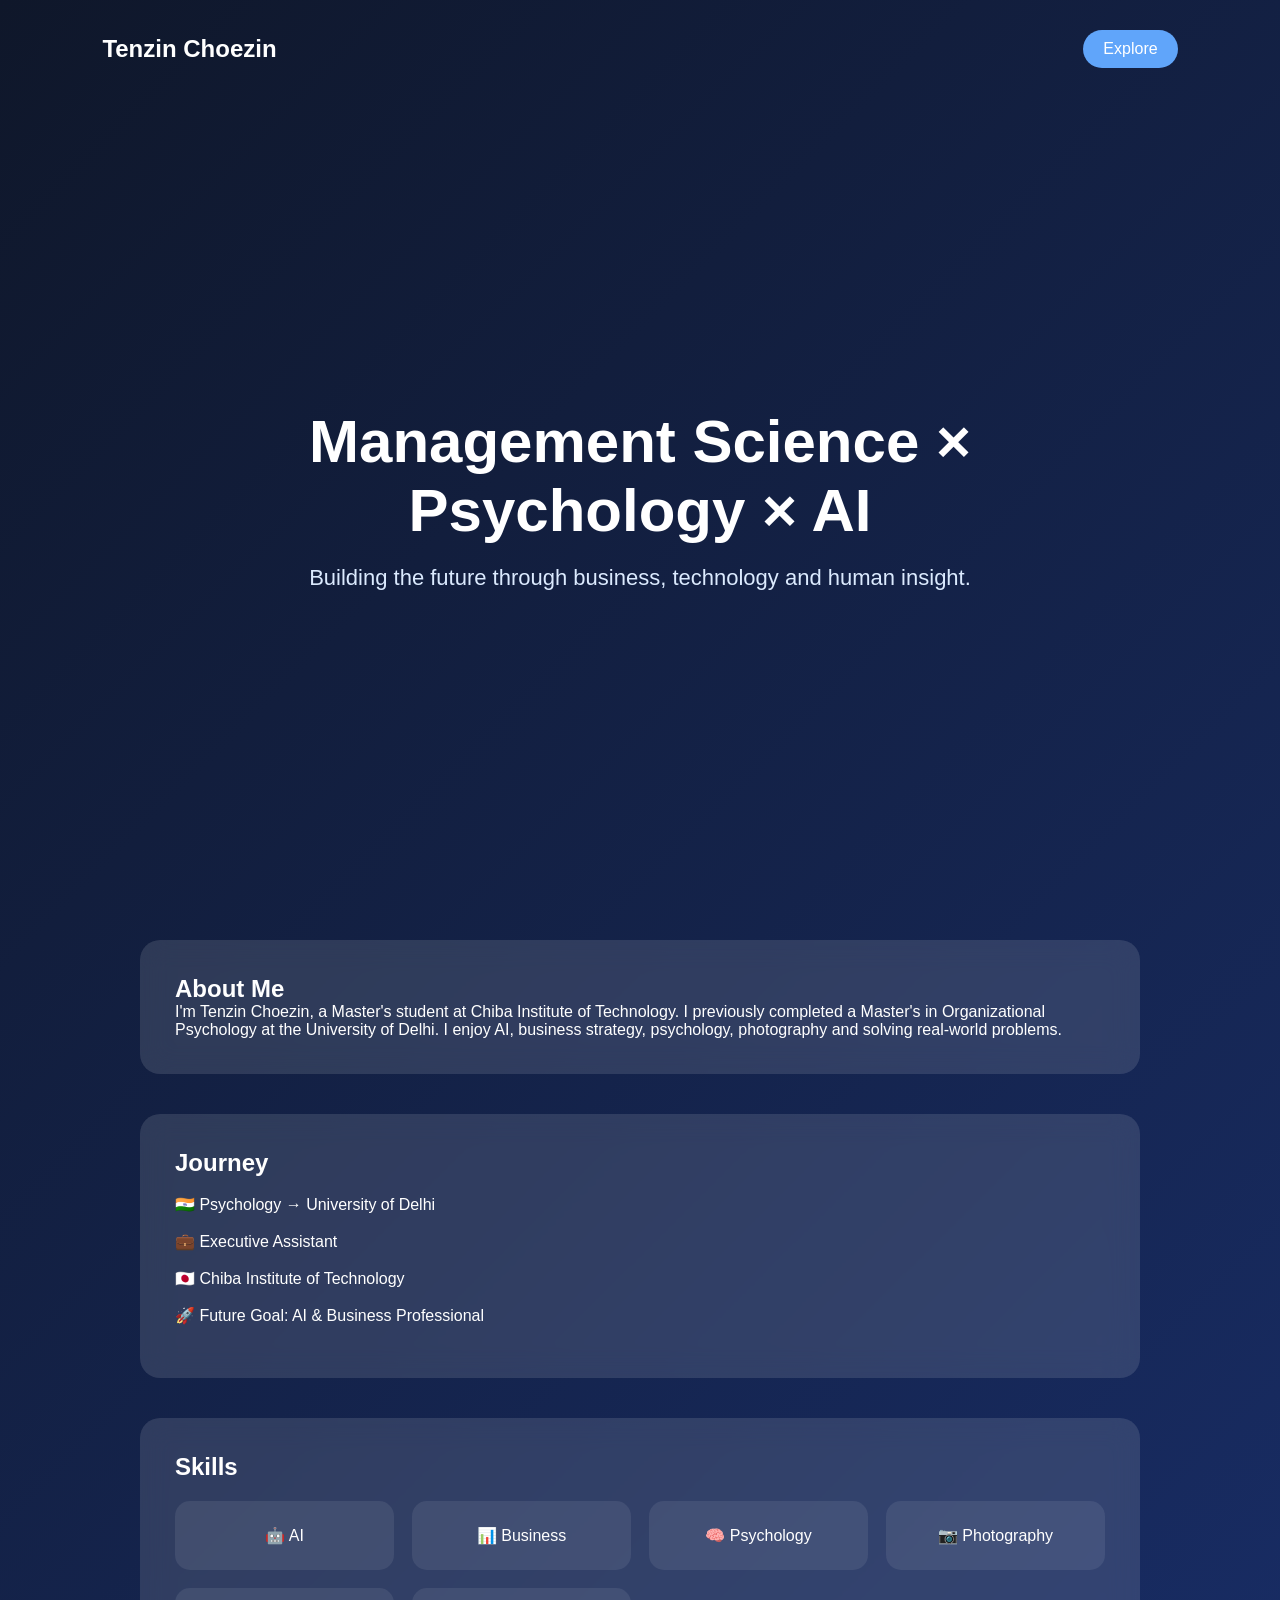
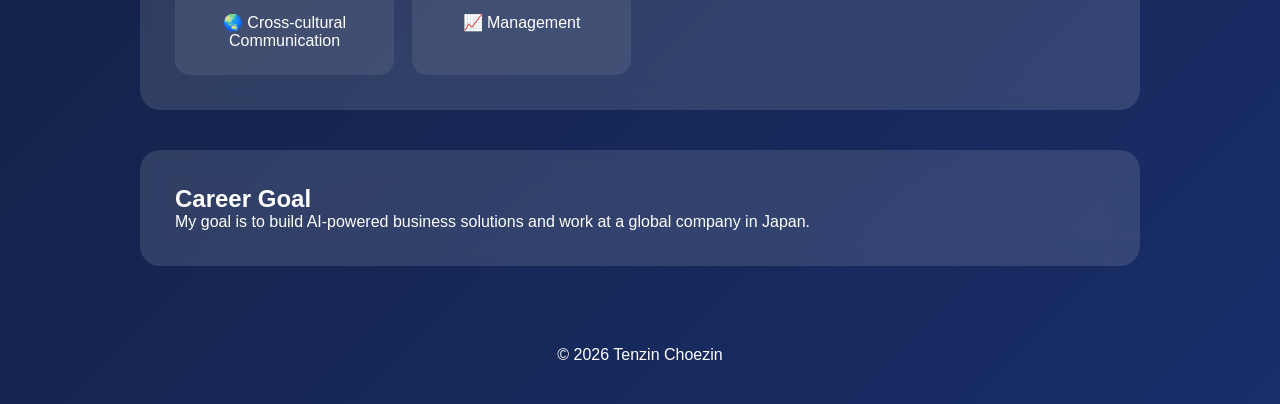
==== index.html @ cbf77b5b "Add files via upload" ====
<!DOCTYPE html>
<html lang="en">
<head>
<meta charset="UTF-8">
<meta name="viewport" content="width=device-width, initial-scale=1.0">
<title>Tenzin Choezin | Portfolio</title>
<link rel="stylesheet" href="style.css">
</head>
<body>

<div class="hero">
  <nav>
    <h2>Tenzin Choezin</h2>
    <a href="#about" class="btn">Explore</a>
  </nav>

  <div class="hero-content">
    <h1>Management Science × Psychology × AI</h1>
    <p>Building the future through business, technology and human insight.</p>
  </div>
</div>

<section id="about" class="glass">
<h2>About Me</h2>
<p>I'm Tenzin Choezin, a Master's student at Chiba Institute of Technology. I previously completed a Master's in Organizational Psychology at the University of Delhi. I enjoy AI, business strategy, psychology, photography and solving real-world problems.</p>
</section>

<section class="glass">
<h2>Journey</h2>
<div class="timeline">
<div>🇮🇳 Psychology → University of Delhi</div>
<div>💼 Executive Assistant</div>
<div>🇯🇵 Chiba Institute of Technology</div>
<div>🚀 Future Goal: AI & Business Professional</div>
</div>
</section>

<section class="glass">
<h2>Skills</h2>
<div class="grid">
<div class="card">🤖 AI</div>
<div class="card">📊 Business</div>
<div class="card">🧠 Psychology</div>
<div class="card">📷 Photography</div>
<div class="card">🌏 Cross-cultural Communication</div>
<div class="card">📈 Management</div>
</div>
</section>

<section class="glass">
<h2>Career Goal</h2>
<p>My goal is to build AI-powered business solutions and work at a global company in Japan.</p>
</section>

<footer>© 2026 Tenzin Choezin</footer>

<script src="script.js"></script>
</body>
</html>
---- style.css ----
*{margin:0;padding:0;box-sizing:border-box}
body{
font-family:Arial,sans-serif;
background:linear-gradient(135deg,#0f172a,#1e3a8a,#312e81);
background-size:300% 300%;
animation:bg 12s ease infinite;
color:white;
}
@keyframes bg{
0%{background-position:0% 50%}
50%{background-position:100% 50%}
100%{background-position:0% 50%}
}
nav{
display:flex;
justify-content:space-between;
padding:30px 8%;
align-items:center;
}
.btn{
padding:10px 20px;
background:#60a5fa;
color:#fff;
text-decoration:none;
border-radius:30px;
}
.hero{
min-height:100vh;
display:flex;
flex-direction:column;
}
.hero-content{
flex:1;
display:flex;
flex-direction:column;
justify-content:center;
align-items:center;
text-align:center;
padding:20px;
}
.hero h1{font-size:60px;max-width:900px}
.hero p{margin-top:20px;font-size:22px;color:#dbeafe}
.glass{
width:min(1000px,90%);
margin:40px auto;
padding:35px;
background:rgba(255,255,255,.12);
backdrop-filter:blur(14px);
border-radius:20px;
}
.grid{
display:grid;
grid-template-columns:repeat(auto-fit,minmax(180px,1fr));
gap:18px;
margin-top:20px;
}
.card{
padding:25px;
background:rgba(255,255,255,.08);
border-radius:15px;
text-align:center;
transition:.3s;
}
.card:hover{transform:translateY(-8px)}
.timeline div{margin:18px 0}
footer{text-align:center;padding:40px}
@media(max-width:700px){
.hero h1{font-size:38px}
}
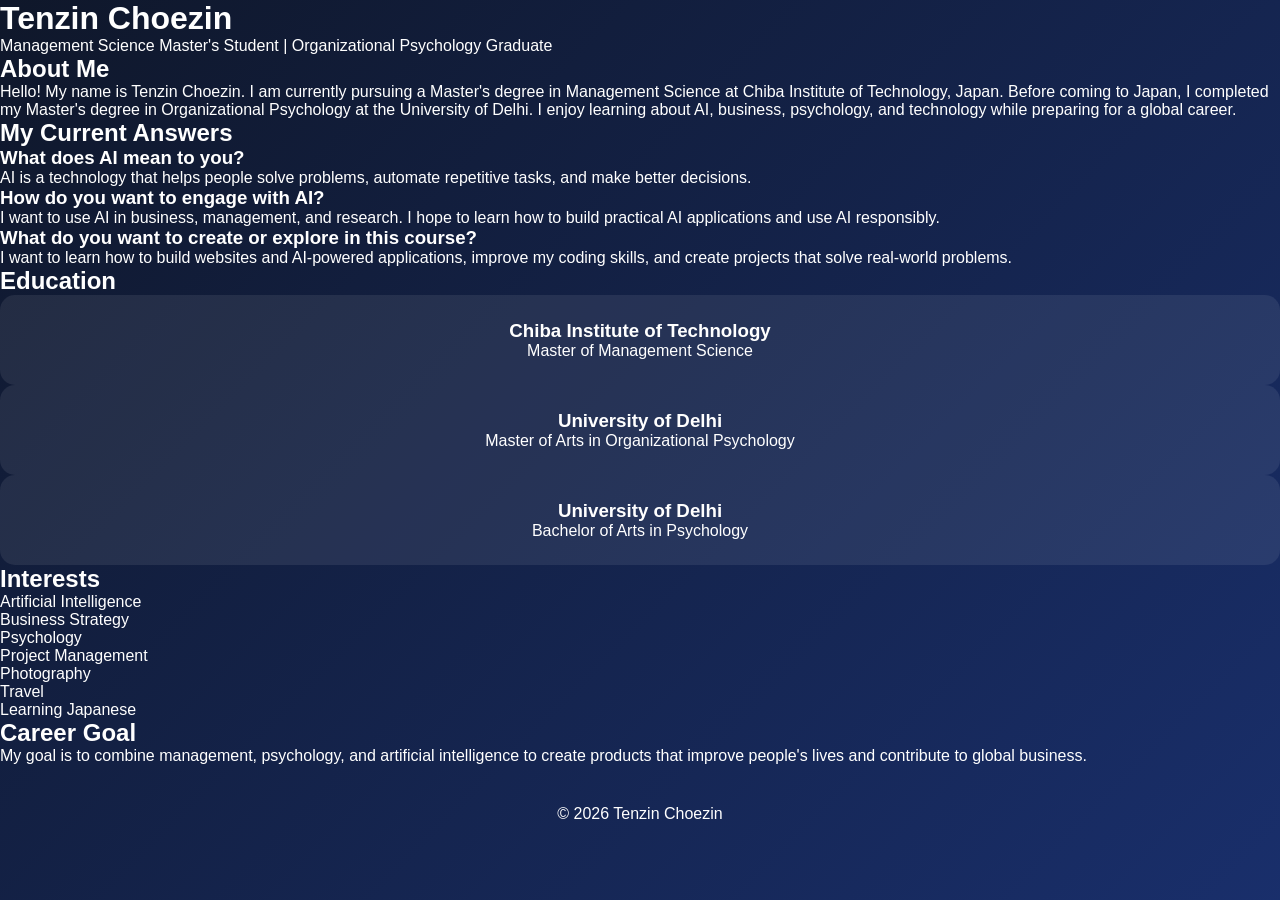
==== commit 91911835: "Refactor index.html structure and content" ====
--- a/index.html
+++ b/index.html
@@ -1,59 +1,94 @@
 <!DOCTYPE html>
 <html lang="en">
 <head>
-<meta charset="UTF-8">
-<meta name="viewport" content="width=device-width, initial-scale=1.0">
-<title>Tenzin Choezin | Portfolio</title>
-<link rel="stylesheet" href="style.css">
+    <meta charset="UTF-8">
+    <meta name="viewport" content="width=device-width, initial-scale=1.0">
+    <title>Tenzin Choezin | Portfolio</title>
+    <link rel="stylesheet" href="style.css">
 </head>
+
 <body>
 
-<div class="hero">
-  <nav>
-    <h2>Tenzin Choezin</h2>
-    <a href="#about" class="btn">Explore</a>
-  </nav>
+<header>
+    <h1>Tenzin Choezin</h1>
+    <p>Management Science Master's Student | Organizational Psychology Graduate</p>
+</header>
 
-  <div class="hero-content">
-    <h1>Management Science × Psychology × AI</h1>
-    <p>Building the future through business, technology and human insight.</p>
-  </div>
-</div>
-
-<section id="about" class="glass">
-<h2>About Me</h2>
-<p>I'm Tenzin Choezin, a Master's student at Chiba Institute of Technology. I previously completed a Master's in Organizational Psychology at the University of Delhi. I enjoy AI, business strategy, psychology, photography and solving real-world problems.</p>
+<section>
+    <h2>About Me</h2>
+    <p>
+        Hello! My name is Tenzin Choezin.
+        I am currently pursuing a Master's degree in Management Science at Chiba Institute of Technology, Japan.
+        Before coming to Japan, I completed my Master's degree in Organizational Psychology at the University of Delhi.
+        I enjoy learning about AI, business, psychology, and technology while preparing for a global career.
+    </p>
 </section>
 
-<section class="glass">
-<h2>Journey</h2>
-<div class="timeline">
-<div>🇮🇳 Psychology → University of Delhi</div>
-<div>💼 Executive Assistant</div>
-<div>🇯🇵 Chiba Institute of Technology</div>
-<div>🚀 Future Goal: AI & Business Professional</div>
-</div>
+<section>
+    <h2>My Current Answers</h2>
+
+    <h3>What does AI mean to you?</h3>
+    <p>
+        AI is a technology that helps people solve problems, automate repetitive tasks, and make better decisions.
+    </p>
+
+    <h3>How do you want to engage with AI?</h3>
+    <p>
+        I want to use AI in business, management, and research. I hope to learn how to build practical AI applications and use AI responsibly.
+    </p>
+
+    <h3>What do you want to create or explore in this course?</h3>
+    <p>
+        I want to learn how to build websites and AI-powered applications, improve my coding skills, and create projects that solve real-world problems.
+    </p>
 </section>
 
-<section class="glass">
-<h2>Skills</h2>
-<div class="grid">
-<div class="card">🤖 AI</div>
-<div class="card">📊 Business</div>
-<div class="card">🧠 Psychology</div>
-<div class="card">📷 Photography</div>
-<div class="card">🌏 Cross-cultural Communication</div>
-<div class="card">📈 Management</div>
-</div>
+<section>
+    <h2>Education</h2>
+
+    <div class="card">
+        <h3>Chiba Institute of Technology</h3>
+        <p>Master of Management Science</p>
+    </div>
+
+    <div class="card">
+        <h3>University of Delhi</h3>
+        <p>Master of Arts in Organizational Psychology</p>
+    </div>
+
+    <div class="card">
+        <h3>University of Delhi</h3>
+        <p>Bachelor of Arts in Psychology</p>
+    </div>
 </section>
 
-<section class="glass">
-<h2>Career Goal</h2>
-<p>My goal is to build AI-powered business solutions and work at a global company in Japan.</p>
+<section>
+    <h2>Interests</h2>
+
+    <ul>
+        <li>Artificial Intelligence</li>
+        <li>Business Strategy</li>
+        <li>Psychology</li>
+        <li>Project Management</li>
+        <li>Photography</li>
+        <li>Travel</li>
+        <li>Learning Japanese</li>
+    </ul>
 </section>
 
-<footer>© 2026 Tenzin Choezin</footer>
+<section>
+    <h2>Career Goal</h2>
+
+    <p>
+        My goal is to combine management, psychology, and artificial intelligence to create products that improve people's lives and contribute to global business.
+    </p>
+</section>
+
+<footer>
+    <p>© 2026 Tenzin Choezin</p>
+</footer>
 
 <script src="script.js"></script>
+
 </body>
 </html>
